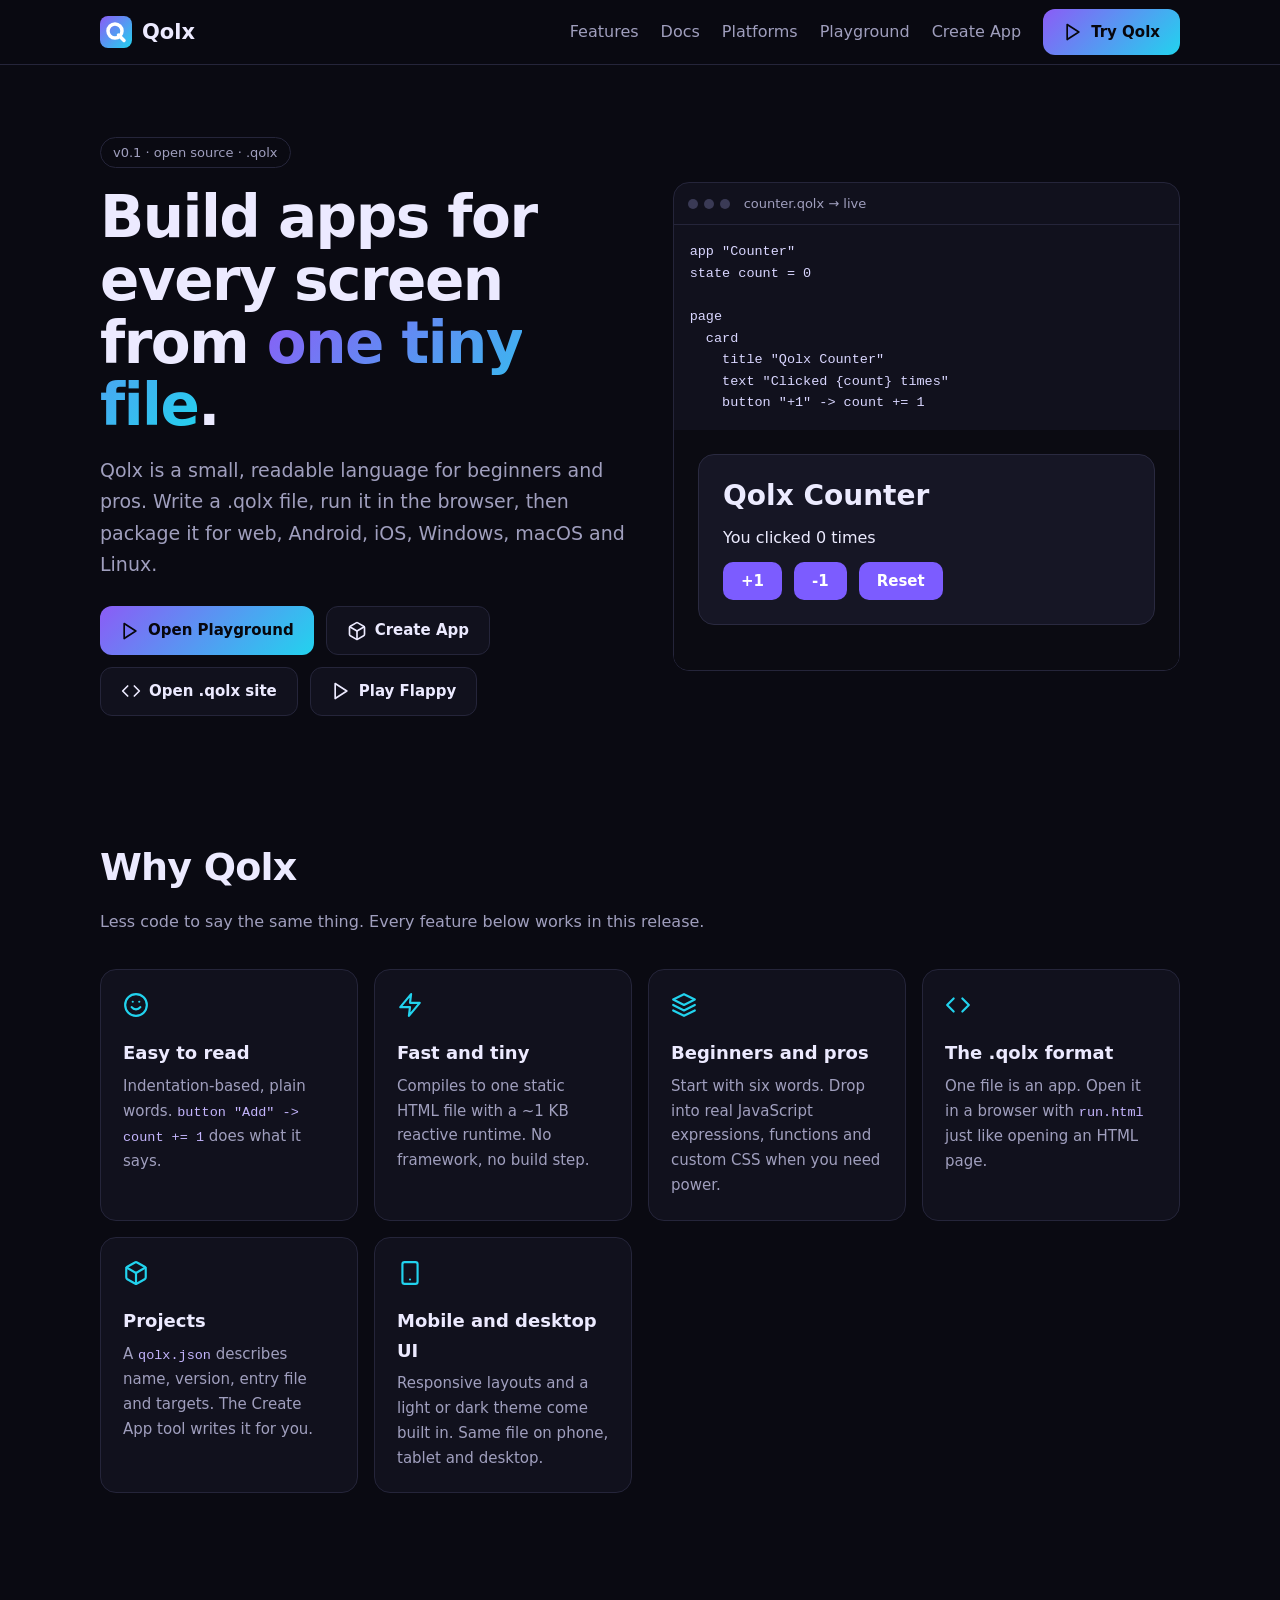
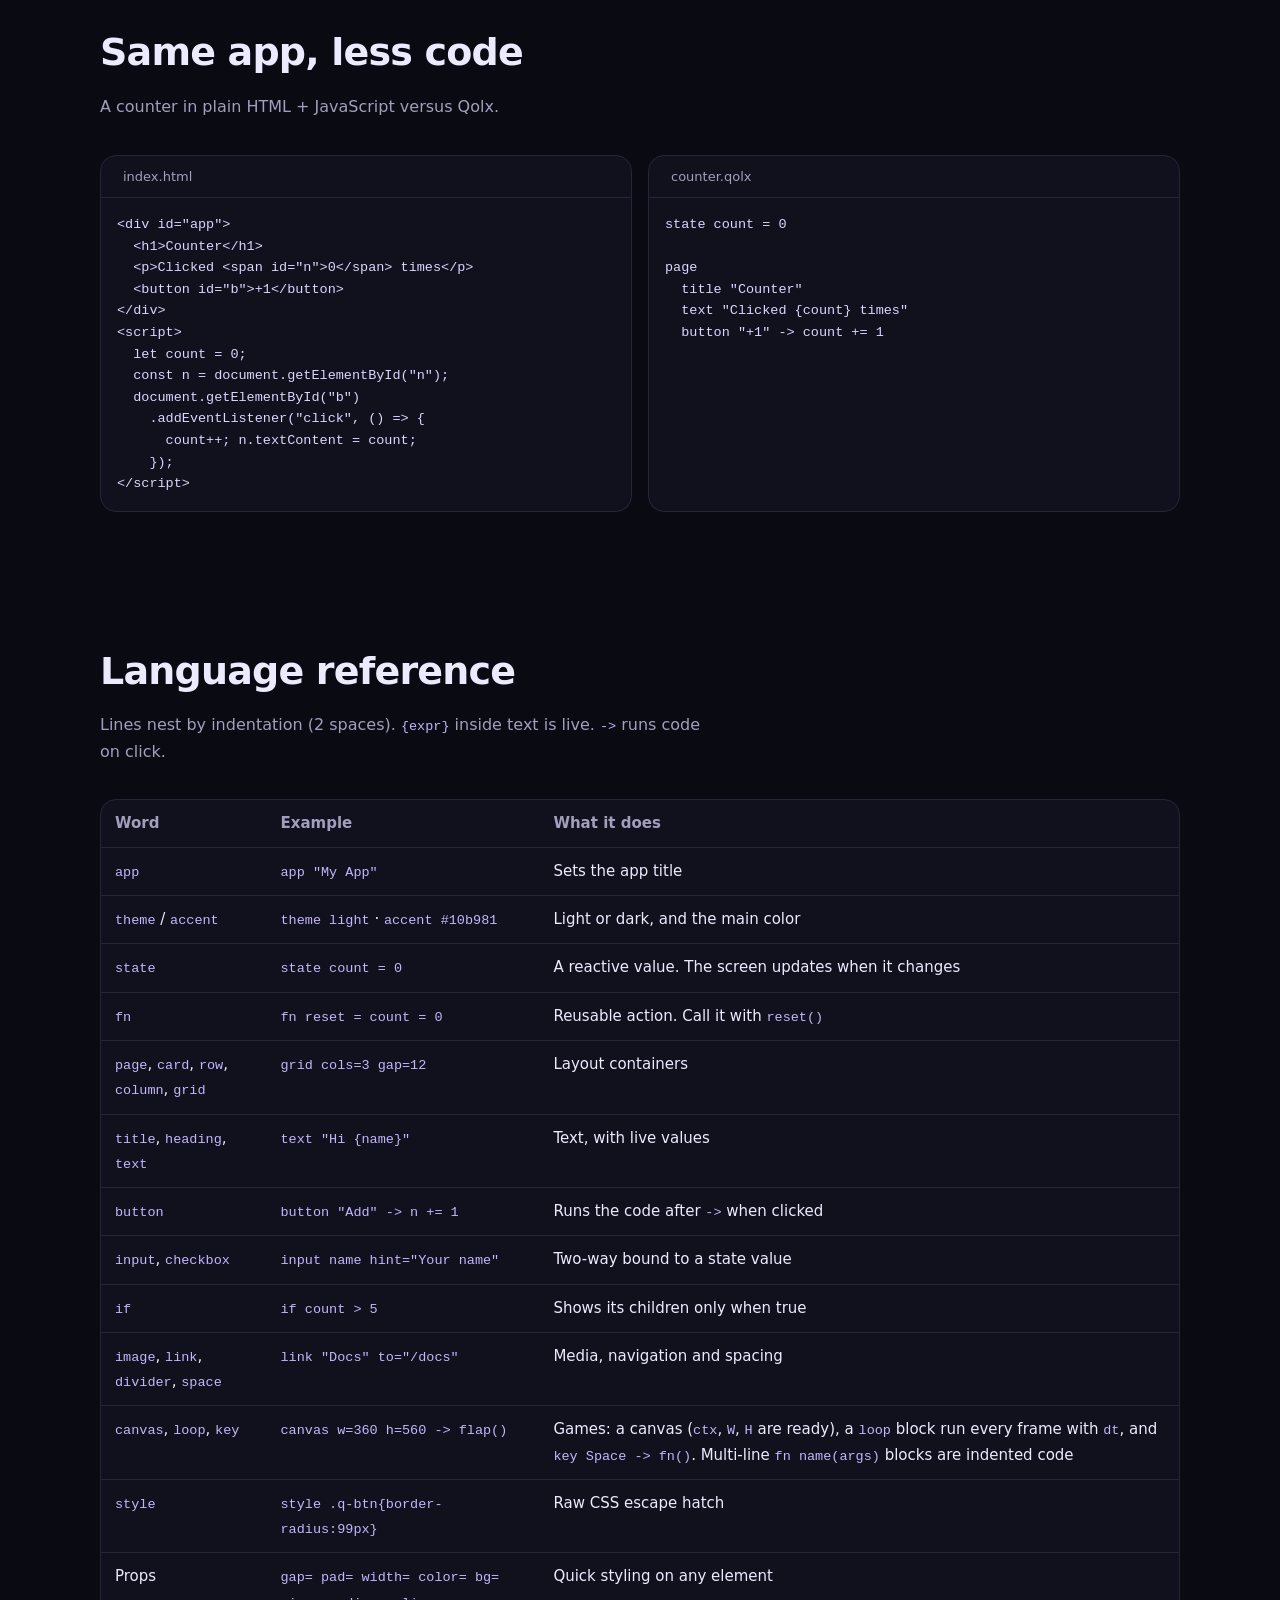
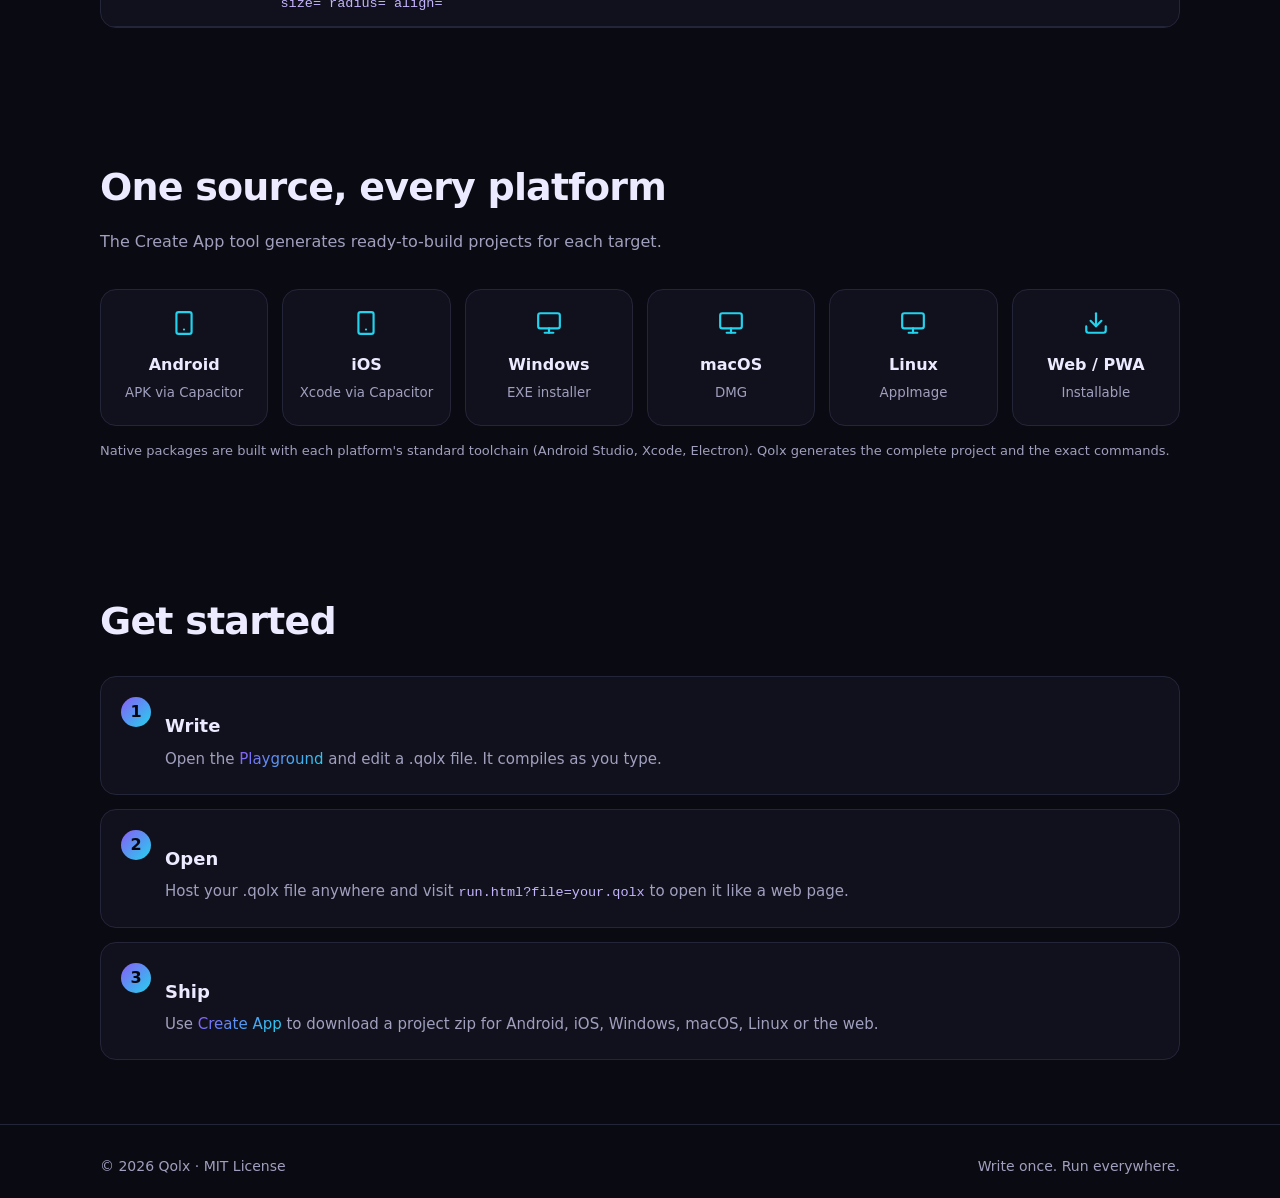
==== index.html @ 8d26463d "Add files via upload" ====
<!doctype html><html lang="en"><head><meta charset="utf-8"><meta name="viewport" content="width=device-width,initial-scale=1"><link rel="icon" href="favicon.svg"><link rel="stylesheet" href="style.css"><title>Qolx – Build apps for every screen from one tiny file</title><meta name="description" content="Qolx is a small, readable language that compiles to fast web apps and packages them for Android, iOS, Windows, macOS and Linux."></head><body>
<nav><div class="wrap nav"><a class="brand" href="index.html"><img src="logo.svg" alt="Qolx logo">Qolx</a><button class="burger" id="burger" aria-label="Menu"><i data-i="menu"></i></button><div class="links" id="links"><a href="index.html#features">Features</a><a href="index.html#docs">Docs</a><a href="index.html#platforms">Platforms</a><a href="playground.html">Playground</a><a href="build.html">Create App</a><a class="btn p" href="playground.html"><i data-i="play"></i>Try Qolx</a></div></div></nav>
<main class="wrap">
<div class="hero"><div><span class="pill">v0.1 · open source · .qolx</span><h1>Build apps for every screen from <span class="g">one tiny file</span>.</h1><p class="lead">Qolx is a small, readable language for beginners and pros. Write a .qolx file, run it in the browser, then package it for web, Android, iOS, Windows, macOS and Linux.</p><div class="cta"><a class="btn p" href="playground.html"><i data-i="play"></i>Open Playground</a><a class="btn" href="build.html"><i data-i="box"></i>Create App</a><a class="btn" href="run.html?file=hello.qolx"><i data-i="code"></i>Open .qolx site</a><a class="btn" href="run.html?file=flappy.qolx"><i data-i="play"></i>Play Flappy</a></div></div>
<div class="win demo"><div class="bar"><i class="d"></i><i class="d"></i><i class="d"></i><span>counter.qolx → live</span></div><pre id="hc">app "Counter"
state count = 0

page
  card
    title "Qolx Counter"
    text "Clicked {count} times"
    button "+1" -> count += 1</pre><iframe id="heroFrame" title="Live Qolx demo" sandbox="allow-scripts"></iframe></div></div>

<section id="features"><h2>Why Qolx</h2><p class="sub">Less code to say the same thing. Every feature below works in this release.</p><div class="grid">
<div class="card"><i data-i="smile"></i><h3>Easy to read</h3><p>Indentation-based, plain words. <code>button "Add" -> count += 1</code> does what it says.</p></div>
<div class="card"><i data-i="zap"></i><h3>Fast and tiny</h3><p>Compiles to one static HTML file with a ~1 KB reactive runtime. No framework, no build step.</p></div>
<div class="card"><i data-i="layers"></i><h3>Beginners and pros</h3><p>Start with six words. Drop into real JavaScript expressions, functions and custom CSS when you need power.</p></div>
<div class="card"><i data-i="code"></i><h3>The .qolx format</h3><p>One file is an app. Open it in a browser with <code>run.html</code> just like opening an HTML page.</p></div>
<div class="card"><i data-i="box"></i><h3>Projects</h3><p>A <code>qolx.json</code> describes name, version, entry file and targets. The Create App tool writes it for you.</p></div>
<div class="card"><i data-i="phone"></i><h3>Mobile and desktop UI</h3><p>Responsive layouts and a light or dark theme come built in. Same file on phone, tablet and desktop.</p></div></div></section>

<section id="compare"><h2>Same app, less code</h2><p class="sub">A counter in plain HTML + JavaScript versus Qolx.</p><div class="two">
<div class="win"><div class="bar"><span>index.html</span></div><pre>&lt;div id="app"&gt;
  &lt;h1&gt;Counter&lt;/h1&gt;
  &lt;p&gt;Clicked &lt;span id="n"&gt;0&lt;/span&gt; times&lt;/p&gt;
  &lt;button id="b"&gt;+1&lt;/button&gt;
&lt;/div&gt;
&lt;script&gt;
  let count = 0;
  const n = document.getElementById("n");
  document.getElementById("b")
    .addEventListener("click", () =&gt; {
      count++; n.textContent = count;
    });
&lt;/script&gt;</pre></div>
<div class="win"><div class="bar"><span>counter.qolx</span></div><pre>state count = 0

page
  title "Counter"
  text "Clicked {count} times"
  button "+1" -&gt; count += 1</pre></div></div></section>

<section id="docs"><h2>Language reference</h2><p class="sub">Lines nest by indentation (2 spaces). <code>{expr}</code> inside text is live. <code>-&gt;</code> runs code on click.</p><div class="win scroll"><table class="tbl"><tr><th>Word</th><th>Example</th><th>What it does</th></tr>
<tr><td><code>app</code></td><td><code>app "My App"</code></td><td>Sets the app title</td></tr>
<tr><td><code>theme</code> / <code>accent</code></td><td><code>theme light</code> · <code>accent #10b981</code></td><td>Light or dark, and the main color</td></tr>
<tr><td><code>state</code></td><td><code>state count = 0</code></td><td>A reactive value. The screen updates when it changes</td></tr>
<tr><td><code>fn</code></td><td><code>fn reset = count = 0</code></td><td>Reusable action. Call it with <code>reset()</code></td></tr>
<tr><td><code>page</code>, <code>card</code>, <code>row</code>, <code>column</code>, <code>grid</code></td><td><code>grid cols=3 gap=12</code></td><td>Layout containers</td></tr>
<tr><td><code>title</code>, <code>heading</code>, <code>text</code></td><td><code>text "Hi {name}"</code></td><td>Text, with live values</td></tr>
<tr><td><code>button</code></td><td><code>button "Add" -&gt; n += 1</code></td><td>Runs the code after <code>-&gt;</code> when clicked</td></tr>
<tr><td><code>input</code>, <code>checkbox</code></td><td><code>input name hint="Your name"</code></td><td>Two-way bound to a state value</td></tr>
<tr><td><code>if</code></td><td><code>if count &gt; 5</code></td><td>Shows its children only when true</td></tr>
<tr><td><code>image</code>, <code>link</code>, <code>divider</code>, <code>space</code></td><td><code>link "Docs" to="/docs"</code></td><td>Media, navigation and spacing</td></tr>
<tr><td><code>canvas</code>, <code>loop</code>, <code>key</code></td><td><code>canvas w=360 h=560 -&gt; flap()</code></td><td>Games: a canvas (<code>ctx</code>, <code>W</code>, <code>H</code> are ready), a <code>loop</code> block run every frame with <code>dt</code>, and <code>key Space -&gt; fn()</code>. Multi-line <code>fn name(args)</code> blocks are indented code</td></tr><tr><td><code>style</code></td><td><code>style .q-btn{border-radius:99px}</code></td><td>Raw CSS escape hatch</td></tr>
<tr><td>Props</td><td><code>gap= pad= width= color= bg= size= radius= align=</code></td><td>Quick styling on any element</td></tr></table></div></section>

<section id="platforms"><h2>One source, every platform</h2><p class="sub">The Create App tool generates ready-to-build projects for each target.</p><div class="plat">
<div class="card"><i data-i="phone"></i><b>Android</b><small>APK via Capacitor</small></div><div class="card"><i data-i="phone"></i><b>iOS</b><small>Xcode via Capacitor</small></div>
<div class="card"><i data-i="monitor"></i><b>Windows</b><small>EXE installer</small></div><div class="card"><i data-i="monitor"></i><b>macOS</b><small>DMG</small></div>
<div class="card"><i data-i="monitor"></i><b>Linux</b><small>AppImage</small></div><div class="card"><i data-i="download"></i><b>Web / PWA</b><small>Installable</small></div></div>
<p class="note">Native packages are built with each platform's standard toolchain (Android Studio, Xcode, Electron). Qolx generates the complete project and the exact commands.</p></section>

<section id="start"><h2>Get started</h2><div class="steps" style="margin-top:24px">
<div class="card"><h3>Write</h3><p>Open the <a href="playground.html" class="g">Playground</a> and edit a .qolx file. It compiles as you type.</p></div>
<div class="card"><h3>Open</h3><p>Host your .qolx file anywhere and visit <code>run.html?file=your.qolx</code> to open it like a web page.</p></div>
<div class="card"><h3>Ship</h3><p>Use <a href="build.html" class="g">Create App</a> to download a project zip for Android, iOS, Windows, macOS, Linux or the web.</p></div></div></section>
</main>
<footer><div class="wrap foot"><span>© 2026 Qolx · MIT License</span><span>Write once. Run everywhere.</span></div></footer>
<script src="icons.js"></script><script src="qolx.js"></script><script src="examples.js"></script><script src="app.js"></script></body></html>
---- style.css ----
:root{--bg:#0a0a12;--bg2:#11111d;--fg:#eceaff;--mut:#a09fbe;--bd:#25253a;--a:#8b5cf6;--b:#22d3ee;--r:16px}
*{box-sizing:border-box;margin:0}html{scroll-behavior:smooth}
body{background:var(--bg);color:var(--fg);font:16px/1.65 system-ui,-apple-system,"Segoe UI",Roboto,sans-serif;overflow-x:hidden}
a{color:inherit;text-decoration:none}.wrap{max-width:1120px;margin:auto;padding:0 20px}
.ico{width:20px;height:20px;stroke:currentColor;fill:none;stroke-width:2;stroke-linecap:round;stroke-linejoin:round;flex:none}
nav{position:sticky;top:0;z-index:9;background:rgba(10,10,18,.85);backdrop-filter:blur(12px);border-bottom:1px solid var(--bd)}
.nav{display:flex;align-items:center;justify-content:space-between;height:64px}
.brand{display:flex;align-items:center;gap:10px;font-weight:800;font-size:21px}.brand img{width:32px;height:32px}
.links{display:flex;gap:22px;align-items:center;color:var(--mut)}.links a:hover{color:var(--fg)}
.burger{display:none;background:none;border:0;color:var(--fg);cursor:pointer;padding:6px}
.btn{display:inline-flex;align-items:center;gap:8px;padding:11px 20px;border-radius:12px;border:1px solid var(--bd);background:var(--bg2);color:var(--fg);font-weight:600;font-size:15px;font-family:inherit;cursor:pointer;transition:.15s}
.btn:hover{border-color:var(--a)}.btn.p{background:linear-gradient(135deg,var(--a),var(--b));border:0;color:#07070d}.btn.p:hover{filter:brightness(1.1)}
.hero{padding:72px 0 56px;display:grid;grid-template-columns:1.05fr 1fr;gap:40px;align-items:center}
.pill{display:inline-block;padding:4px 12px;border:1px solid var(--bd);border-radius:99px;color:var(--mut);font-size:13px;margin-bottom:18px}
h1{font-size:clamp(34px,5.4vw,58px);line-height:1.08;letter-spacing:-1.5px}
.g{background:linear-gradient(135deg,var(--a),var(--b));-webkit-background-clip:text;background-clip:text;color:transparent}
.lead{color:var(--mut);font-size:19px;margin:18px 0 26px;max-width:540px}.cta{display:flex;gap:12px;flex-wrap:wrap}
.win{background:var(--bg2);border:1px solid var(--bd);border-radius:var(--r);overflow:hidden}
.bar{display:flex;gap:6px;align-items:center;padding:10px 14px;border-bottom:1px solid var(--bd);color:var(--mut);font-size:13px}
.bar i.d{width:10px;height:10px;border-radius:50%;background:#3a3a55}.bar span{margin-left:8px;flex:1}
pre{font:13.5px/1.6 ui-monospace,SFMono-Regular,Menlo,Consolas,monospace;padding:16px;overflow:auto;color:#d9d6ff}
.demo iframe{width:100%;height:240px;border:0;background:#0b0b12;display:block}
section{padding:64px 0}h2{font-size:clamp(26px,3.6vw,38px);letter-spacing:-.8px;margin-bottom:10px}.sub{color:var(--mut);margin-bottom:34px;max-width:620px}
.grid{display:grid;grid-template-columns:repeat(auto-fit,minmax(250px,1fr));gap:16px}
.card{background:var(--bg2);border:1px solid var(--bd);border-radius:var(--r);padding:22px}.card h3{font-size:18px;margin:12px 0 6px}.card p{color:var(--mut);font-size:15px}
.card .ico{width:26px;height:26px;color:var(--b)}
.two{display:grid;grid-template-columns:1fr 1fr;gap:16px}
.tbl{width:100%;border-collapse:collapse;font-size:15px}.tbl td,.tbl th{text-align:left;padding:11px 14px;border-bottom:1px solid var(--bd);vertical-align:top}.tbl th{color:var(--mut);font-weight:600}.tbl code,code{font-family:ui-monospace,Menlo,Consolas,monospace;color:#c4b5fd;font-size:13.5px}
.scroll{overflow-x:auto}.plat{display:grid;grid-template-columns:repeat(auto-fit,minmax(150px,1fr));gap:14px}
.plat .card{text-align:center;padding:20px 12px}.plat .ico{margin:auto}.plat b{display:block;margin-top:8px}.plat small{color:var(--mut)}
.steps{counter-reset:s;display:grid;gap:14px}.steps .card{padding-left:64px;position:relative}.steps .card:before{counter-increment:s;content:counter(s);position:absolute;left:20px;top:20px;width:30px;height:30px;border-radius:50%;background:linear-gradient(135deg,var(--a),var(--b));color:#07070d;font-weight:800;display:grid;place-items:center}
footer{border-top:1px solid var(--bd);padding:30px 0;color:var(--mut);font-size:14px}.foot{display:flex;justify-content:space-between;flex-wrap:wrap;gap:12px}
.note{font-size:13px;color:var(--mut);margin-top:14px}
/* tools */
.tool{display:grid;grid-template-columns:1fr 1fr;gap:16px;padding:20px 0 40px}.tool textarea{width:100%;height:440px;background:var(--bg2);color:#d9d6ff;border:1px solid var(--bd);border-radius:var(--r);padding:16px;font:14px/1.6 ui-monospace,Menlo,Consolas,monospace;resize:vertical;tab-size:2}
.tool iframe{width:100%;height:440px;border:1px solid var(--bd);border-radius:var(--r);background:#0b0b12}
.tb{display:flex;gap:10px;flex-wrap:wrap;align-items:center;padding:20px 0 0}.tb select,.f input[type=text]{background:var(--bg2);color:var(--fg);border:1px solid var(--bd);border-radius:10px;padding:10px 12px;font:inherit}
.ok{color:#34d399}.bad{color:#f87171}#err,#status{font-size:14px;padding:8px 0;min-height:30px}
.f{display:grid;grid-template-columns:repeat(auto-fit,minmax(200px,1fr));gap:12px;margin:18px 0}.f label{display:grid;gap:4px;font-size:14px;color:var(--mut)}
.chk{display:flex;flex-wrap:wrap;gap:10px;margin:8px 0 18px}.chk label{display:flex;gap:8px;align-items:center;background:var(--bg2);border:1px solid var(--bd);border-radius:10px;padding:10px 14px;cursor:pointer}.chk input{accent-color:var(--a)}
@media(max-width:820px){.hero,.two,.tool{grid-template-columns:1fr}.hero{padding-top:40px}.burger{display:block}
.links{display:none;position:absolute;top:64px;left:0;right:0;flex-direction:column;align-items:stretch;background:var(--bg);border-bottom:1px solid var(--bd);padding:14px 20px;gap:14px}.links.open{display:flex}.tool textarea,.tool iframe{height:340px}}
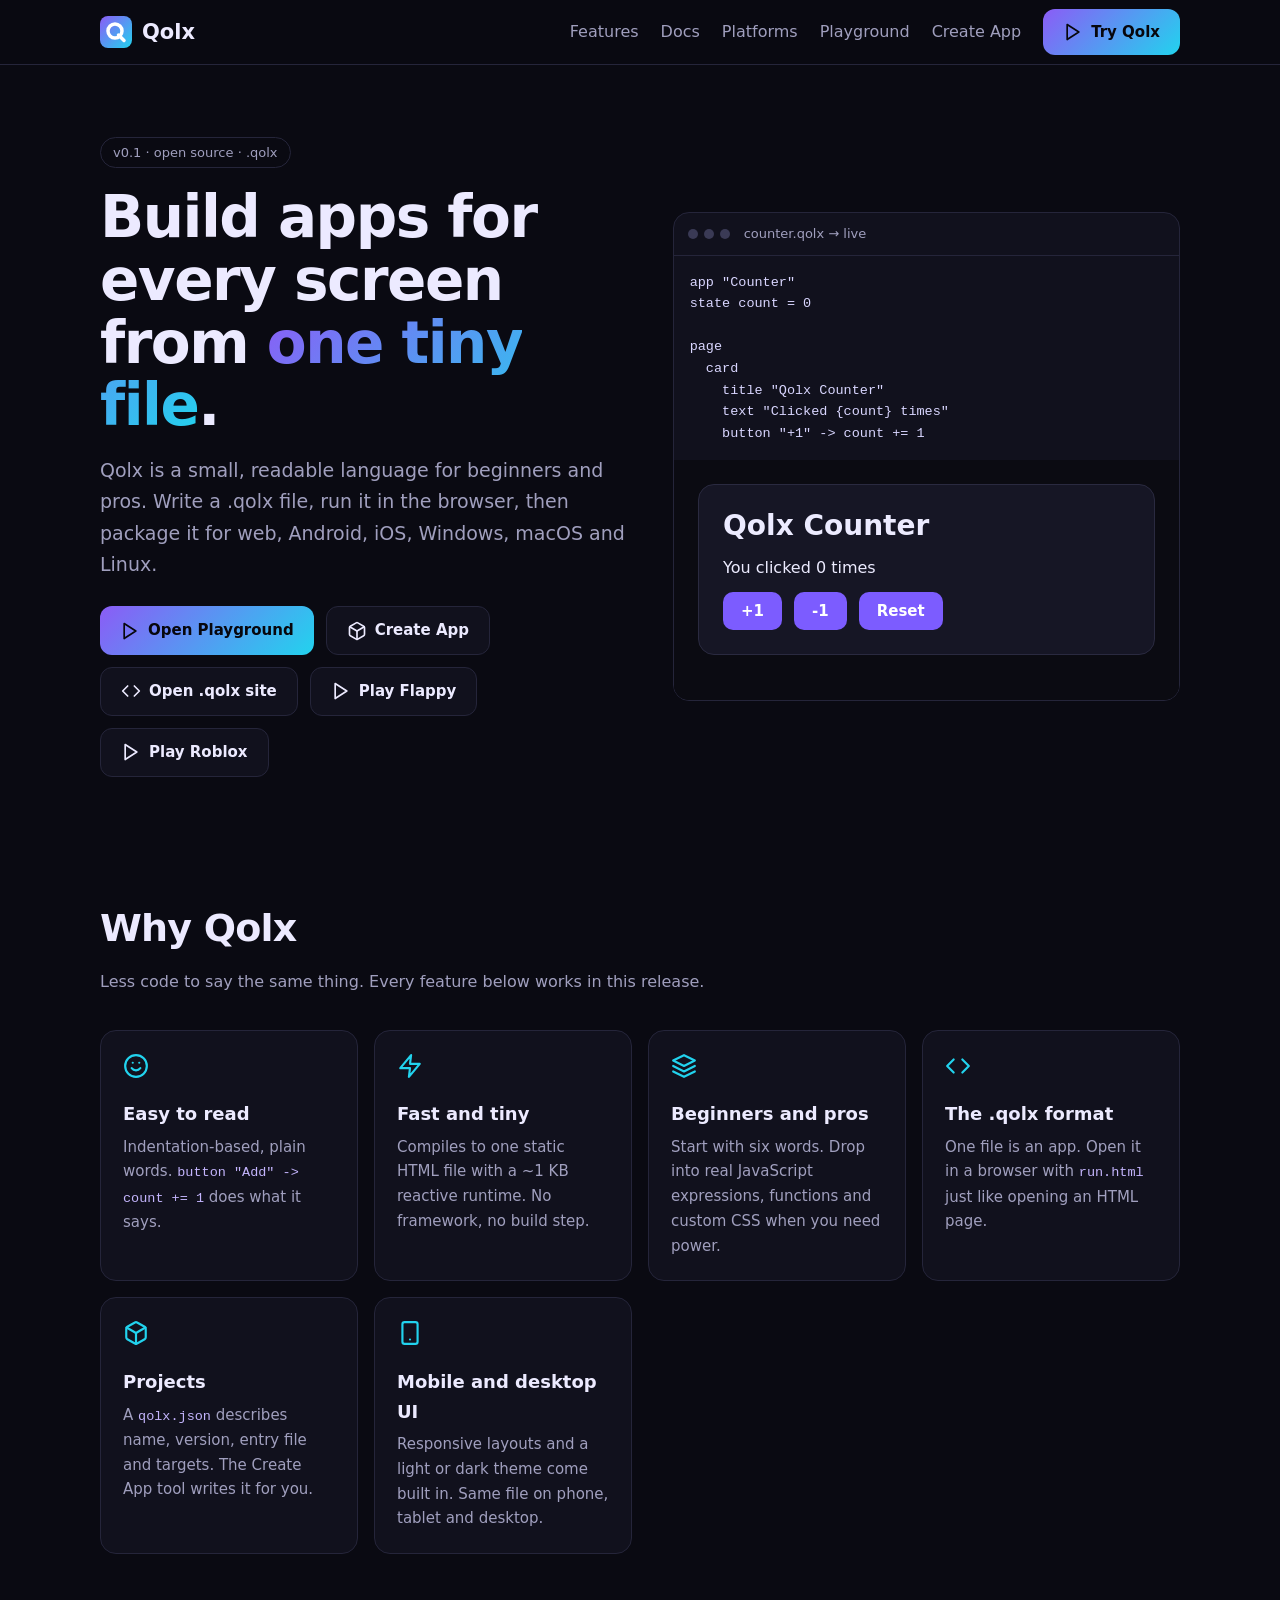
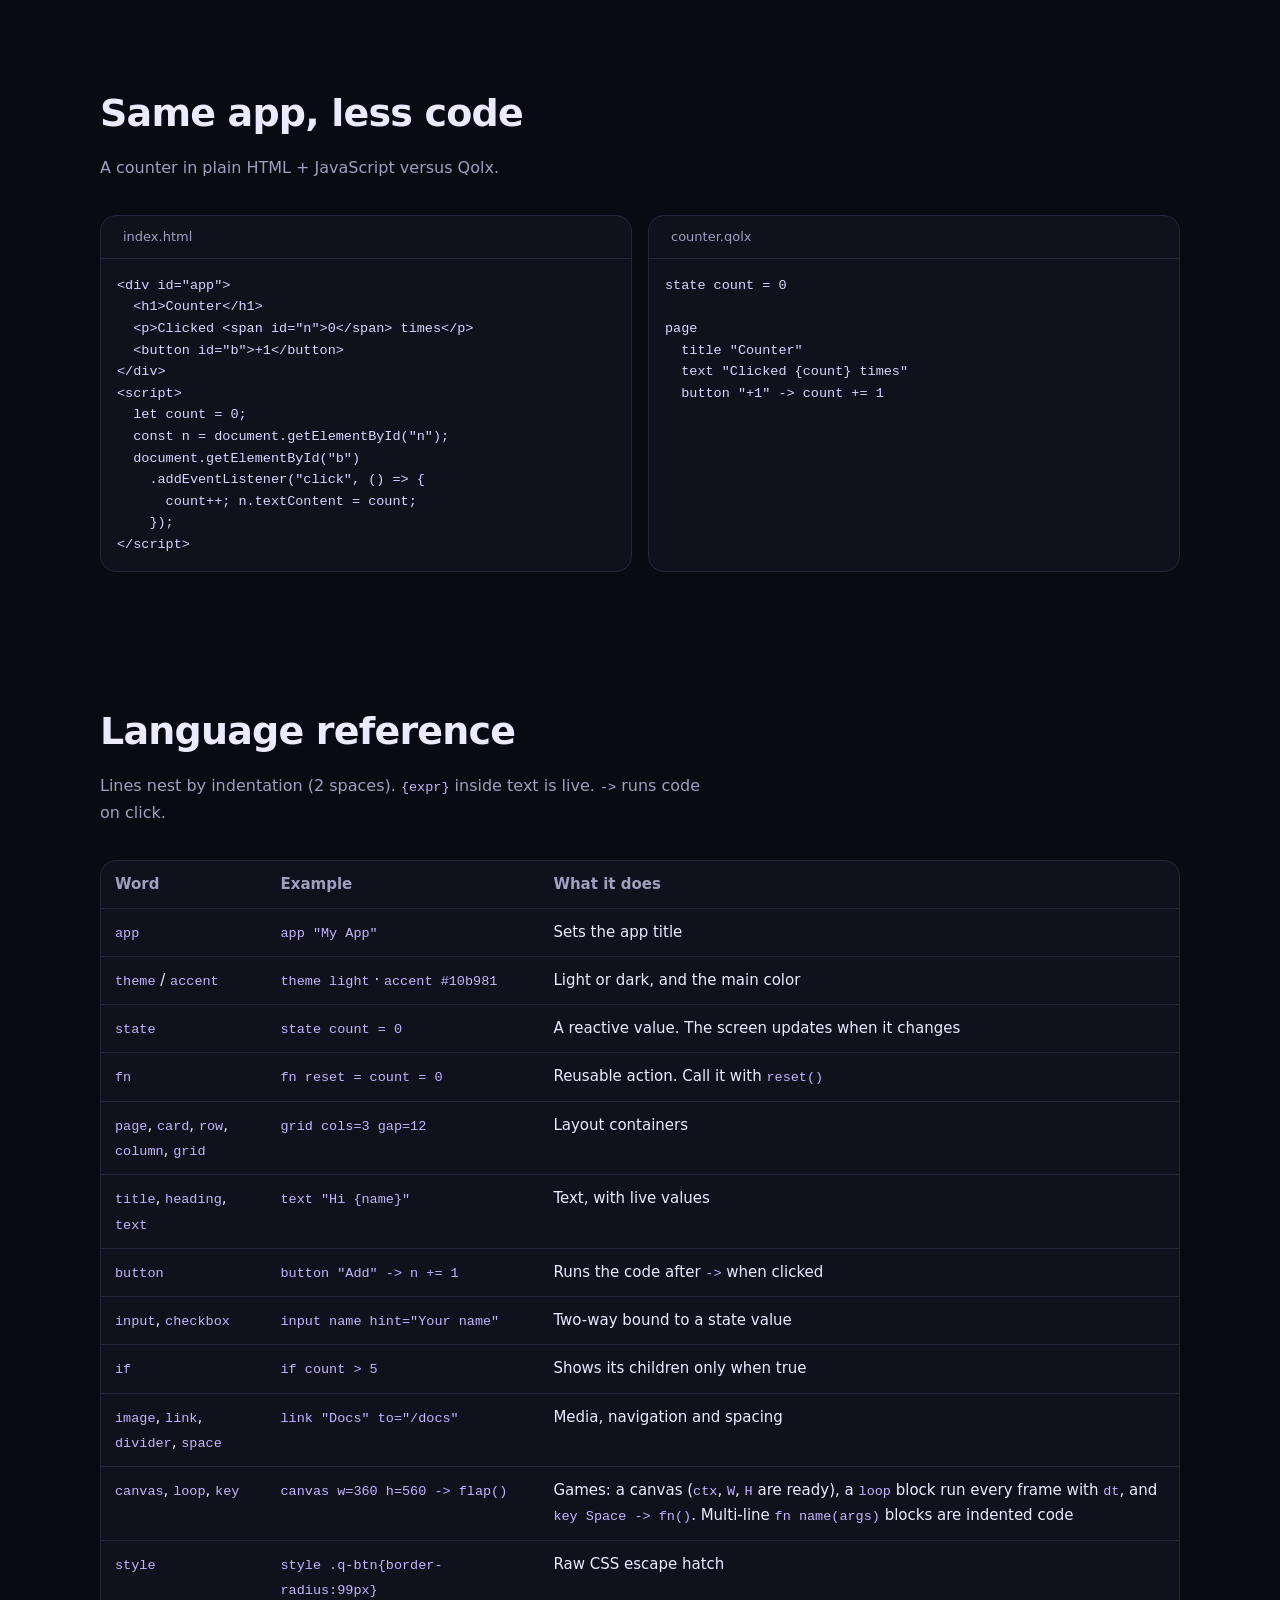
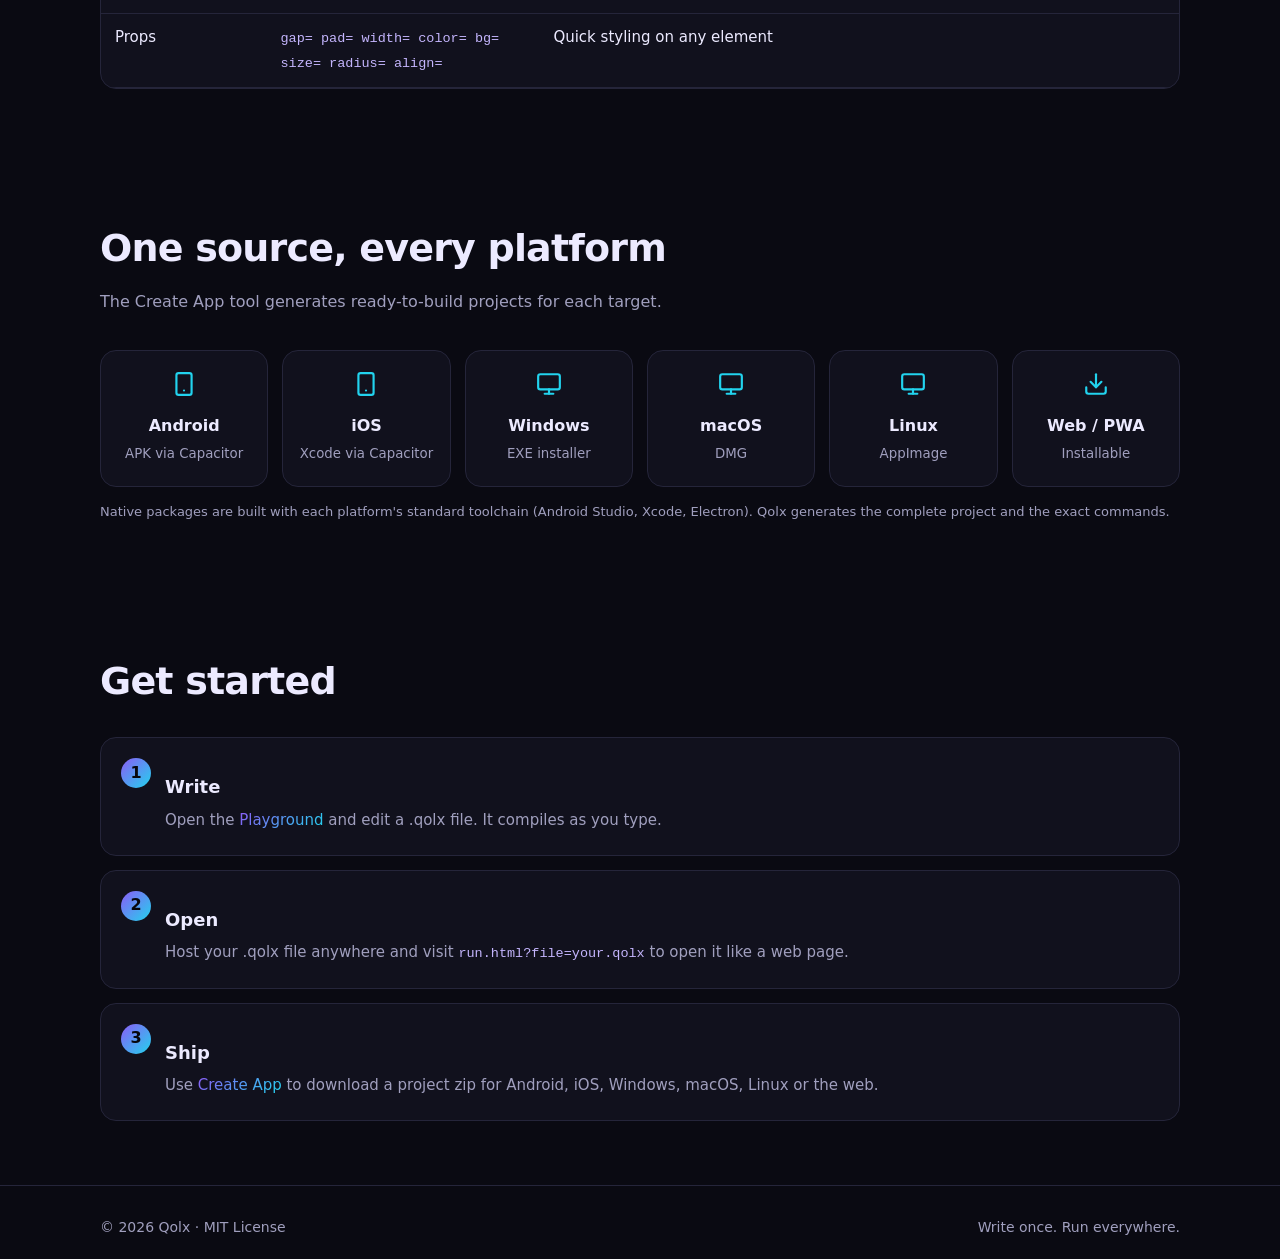
==== commit 65bd893a: "Add files via upload" ====
--- a/index.html
+++ b/index.html
@@ -1,7 +1,7 @@
 <!doctype html><html lang="en"><head><meta charset="utf-8"><meta name="viewport" content="width=device-width,initial-scale=1"><link rel="icon" href="favicon.svg"><link rel="stylesheet" href="style.css"><title>Qolx – Build apps for every screen from one tiny file</title><meta name="description" content="Qolx is a small, readable language that compiles to fast web apps and packages them for Android, iOS, Windows, macOS and Linux."></head><body>
 <nav><div class="wrap nav"><a class="brand" href="index.html"><img src="logo.svg" alt="Qolx logo">Qolx</a><button class="burger" id="burger" aria-label="Menu"><i data-i="menu"></i></button><div class="links" id="links"><a href="index.html#features">Features</a><a href="index.html#docs">Docs</a><a href="index.html#platforms">Platforms</a><a href="playground.html">Playground</a><a href="build.html">Create App</a><a class="btn p" href="playground.html"><i data-i="play"></i>Try Qolx</a></div></div></nav>
 <main class="wrap">
-<div class="hero"><div><span class="pill">v0.1 · open source · .qolx</span><h1>Build apps for every screen from <span class="g">one tiny file</span>.</h1><p class="lead">Qolx is a small, readable language for beginners and pros. Write a .qolx file, run it in the browser, then package it for web, Android, iOS, Windows, macOS and Linux.</p><div class="cta"><a class="btn p" href="playground.html"><i data-i="play"></i>Open Playground</a><a class="btn" href="build.html"><i data-i="box"></i>Create App</a><a class="btn" href="run.html?file=hello.qolx"><i data-i="code"></i>Open .qolx site</a><a class="btn" href="run.html?file=flappy.qolx"><i data-i="play"></i>Play Flappy</a></div></div>
+<div class="hero"><div><span class="pill">v0.1 · open source · .qolx</span><h1>Build apps for every screen from <span class="g">one tiny file</span>.</h1><p class="lead">Qolx is a small, readable language for beginners and pros. Write a .qolx file, run it in the browser, then package it for web, Android, iOS, Windows, macOS and Linux.</p><div class="cta"><a class="btn p" href="playground.html"><i data-i="play"></i>Open Playground</a><a class="btn" href="build.html"><i data-i="box"></i>Create App</a><a class="btn" href="run.html?file=hello.qolx"><i data-i="code"></i>Open .qolx site</a><a class="btn" href="run.html?file=flappy.qolx"><i data-i="play"></i>Play Flappy</a><a class="btn" href="run.html?file=roblox.qolx"><i data-i="play"></i>Play Roblox</a></div></div>
 <div class="win demo"><div class="bar"><i class="d"></i><i class="d"></i><i class="d"></i><span>counter.qolx → live</span></div><pre id="hc">app "Counter"
 state count = 0
 
